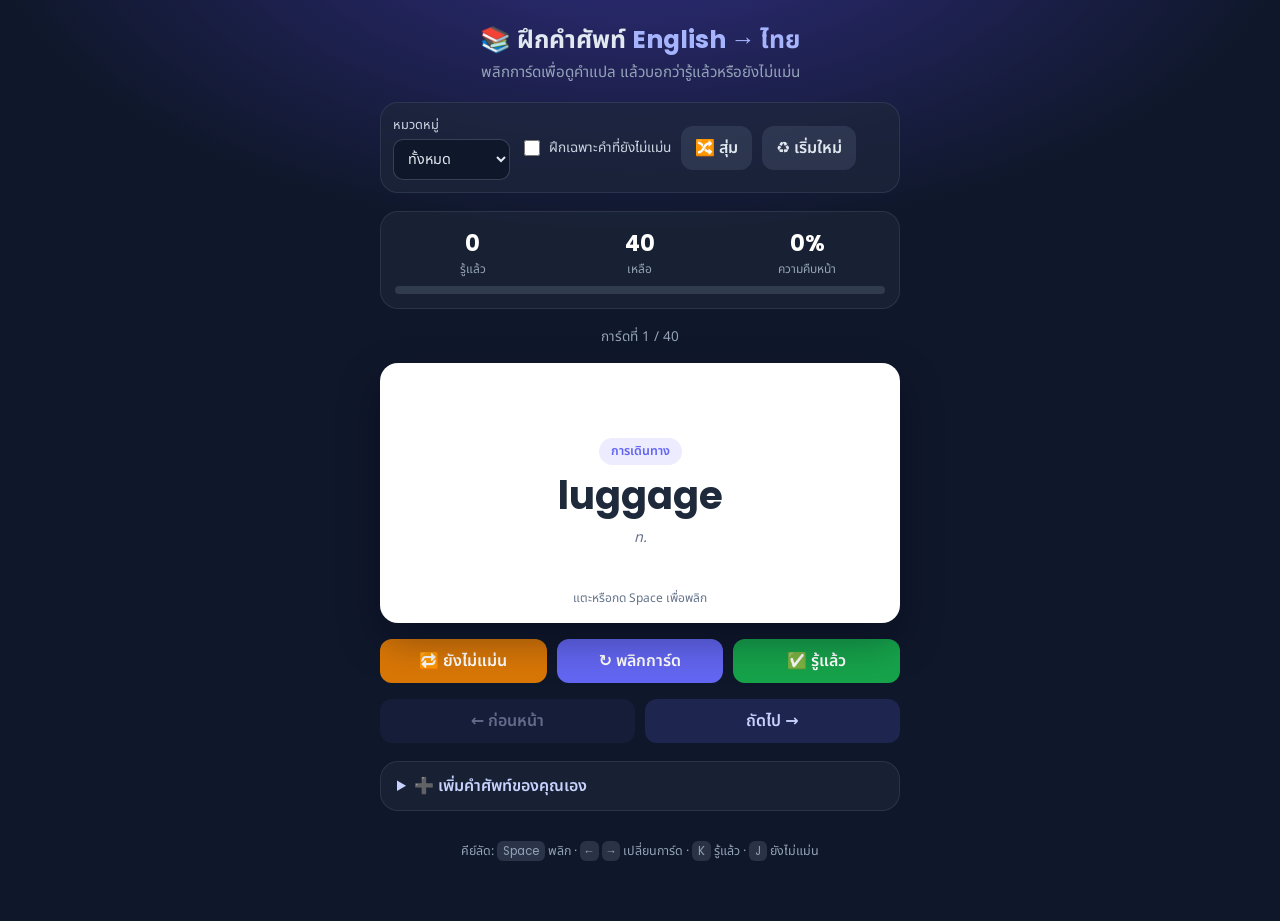
==== index.html @ 36b2715b "Add English→Thai vocabulary flashcard web app A dependency-free static web app for practicing vocabu" ====
<!DOCTYPE html>
<html lang="th">
<head>
  <meta charset="UTF-8" />
  <meta name="viewport" content="width=device-width, initial-scale=1.0" />
  <title>ฝึกคำศัพท์ English → ไทย | Vocab Flashcards</title>
  <link rel="preconnect" href="https://fonts.googleapis.com" />
  <link rel="preconnect" href="https://fonts.gstatic.com" crossorigin />
  <link href="https://fonts.googleapis.com/css2?family=Noto+Sans+Thai:wght@400;500;700&family=Poppins:wght@500;600;700&display=swap" rel="stylesheet" />
  <link rel="stylesheet" href="css/style.css" />
</head>
<body>
  <div class="app">
    <header class="app-header">
      <h1>📚 ฝึกคำศัพท์ <span class="accent">English → ไทย</span></h1>
      <p class="subtitle">พลิกการ์ดเพื่อดูคำแปล แล้วบอกว่ารู้แล้วหรือยังไม่แม่น</p>
    </header>

    <!-- Controls -->
    <section class="controls">
      <label class="control">
        <span>หมวดหมู่</span>
        <select id="categorySelect"></select>
      </label>
      <label class="control checkbox">
        <input type="checkbox" id="onlyUnknown" />
        <span>ฝึกเฉพาะคำที่ยังไม่แม่น</span>
      </label>
      <button id="shuffleBtn" class="btn btn-ghost" type="button">🔀 สุ่ม</button>
      <button id="resetBtn" class="btn btn-ghost" type="button">♻️ เริ่มใหม่</button>
    </section>

    <!-- Score panel -->
    <section class="scorebar" aria-live="polite">
      <div class="score-item"><span class="score-num" id="scoreKnown">0</span><span class="score-label">รู้แล้ว</span></div>
      <div class="score-item"><span class="score-num" id="scoreRemaining">0</span><span class="score-label">เหลือ</span></div>
      <div class="score-item"><span class="score-num" id="scorePercent">0%</span><span class="score-label">ความคืบหน้า</span></div>
      <div class="progress-track"><div class="progress-fill" id="progressFill"></div></div>
    </section>

    <!-- Flashcard -->
    <main class="card-area">
      <div class="card-counter" id="cardCounter">การ์ดที่ 0 / 0</div>

      <div class="flashcard" id="flashcard" tabindex="0" role="button" aria-label="พลิกการ์ด">
        <div class="flashcard-inner" id="flashcardInner">
          <div class="flashcard-face flashcard-front">
            <span class="card-category" id="frontCategory"></span>
            <span class="card-word" id="frontWord">—</span>
            <span class="card-pos" id="frontPos"></span>
            <span class="card-hint">แตะหรือกด Space เพื่อพลิก</span>
          </div>
          <div class="flashcard-face flashcard-back">
            <span class="card-meaning" id="backMeaning">—</span>
            <span class="card-example" id="backExample"></span>
          </div>
        </div>
      </div>

      <!-- Rating buttons (shown after flip) -->
      <div class="rating" id="ratingRow">
        <button id="dontKnowBtn" class="btn btn-warn" type="button">🔁 ยังไม่แม่น</button>
        <button id="flipBtn" class="btn btn-primary" type="button">↻ พลิกการ์ด</button>
        <button id="knowBtn" class="btn btn-good" type="button">✅ รู้แล้ว</button>
      </div>

      <!-- Navigation -->
      <div class="nav">
        <button id="prevBtn" class="btn btn-nav" type="button">← ก่อนหน้า</button>
        <button id="nextBtn" class="btn btn-nav" type="button">ถัดไป →</button>
      </div>

      <p class="empty-msg" id="emptyMsg" hidden>🎉 เก่งมาก! คุณจำคำในหมวดนี้ได้หมดแล้ว — กด “เริ่มใหม่” เพื่อฝึกอีกครั้ง</p>
    </main>

    <!-- Add your own word -->
    <section class="add-word">
      <details>
        <summary>➕ เพิ่มคำศัพท์ของคุณเอง</summary>
        <form id="addForm" class="add-form">
          <input type="text" id="addEn" placeholder="คำอังกฤษ (เช่น cat)" required />
          <input type="text" id="addTh" placeholder="คำแปลไทย (เช่น แมว)" required />
          <button class="btn btn-primary" type="submit">เพิ่ม</button>
        </form>
        <p class="add-note">คำที่เพิ่มจะถูกบันทึกไว้ในเครื่องของคุณ (localStorage)</p>
      </details>
    </section>

    <footer class="app-footer">
      <p>คีย์ลัด: <kbd>Space</kbd> พลิก · <kbd>←</kbd> <kbd>→</kbd> เปลี่ยนการ์ด · <kbd>K</kbd> รู้แล้ว · <kbd>J</kbd> ยังไม่แม่น</p>
    </footer>
  </div>

  <script src="js/words.js"></script>
  <script src="js/app.js"></script>
</body>
</html>
---- css/style.css ----
:root {
  --bg: #0f172a;
  --bg-soft: #1e293b;
  --card: #ffffff;
  --card-back: #4f46e5;
  --text: #1e293b;
  --muted: #64748b;
  --accent: #6366f1;
  --good: #16a34a;
  --good-soft: #dcfce7;
  --warn: #d97706;
  --warn-soft: #fef3c7;
  --radius: 18px;
  --shadow: 0 18px 40px rgba(2, 6, 23, 0.35);
  font-family: "Noto Sans Thai", "Sarabun", system-ui, -apple-system, sans-serif;
}

* { box-sizing: border-box; }

body {
  margin: 0;
  min-height: 100vh;
  background: radial-gradient(1200px 600px at 50% -10%, #312e81 0%, var(--bg) 55%);
  color: #e2e8f0;
  display: flex;
  justify-content: center;
  padding: 24px 16px 48px;
}

.app {
  width: 100%;
  max-width: 520px;
  display: flex;
  flex-direction: column;
  gap: 18px;
}

/* Header */
.app-header { text-align: center; }
.app-header h1 {
  font-size: 1.55rem;
  margin: 0 0 4px;
  line-height: 1.3;
}
.accent {
  font-family: "Poppins", "Noto Sans Thai", sans-serif;
  color: #a5b4fc;
}
.subtitle { margin: 0; color: #94a3b8; font-size: 0.95rem; }

/* Controls */
.controls {
  display: flex;
  flex-wrap: wrap;
  align-items: center;
  gap: 10px;
  background: rgba(30, 41, 59, 0.6);
  border: 1px solid rgba(148, 163, 184, 0.15);
  padding: 12px;
  border-radius: var(--radius);
}
.control { display: flex; flex-direction: column; gap: 4px; font-size: 0.8rem; color: #cbd5e1; }
.control.checkbox { flex-direction: row; align-items: center; gap: 6px; font-size: 0.85rem; cursor: pointer; }
.control select {
  background: #0f172a;
  color: #e2e8f0;
  border: 1px solid rgba(148, 163, 184, 0.3);
  border-radius: 10px;
  padding: 8px 10px;
  font: inherit;
  font-size: 0.9rem;
}
.control.checkbox input { width: 16px; height: 16px; accent-color: var(--accent); }

/* Buttons */
.btn {
  font: inherit;
  font-weight: 600;
  border: none;
  border-radius: 12px;
  padding: 10px 14px;
  cursor: pointer;
  transition: transform 0.08s ease, filter 0.15s ease, background 0.15s ease;
}
.btn:active { transform: translateY(1px) scale(0.98); }
.btn:disabled { opacity: 0.45; cursor: not-allowed; }
.btn-ghost { background: rgba(148, 163, 184, 0.15); color: #e2e8f0; }
.btn-ghost:hover:not(:disabled) { background: rgba(148, 163, 184, 0.28); }
.btn-primary { background: var(--accent); color: #fff; }
.btn-primary:hover:not(:disabled) { filter: brightness(1.08); }
.btn-good { background: var(--good); color: #fff; }
.btn-good:hover:not(:disabled) { filter: brightness(1.08); }
.btn-warn { background: var(--warn); color: #fff; }
.btn-warn:hover:not(:disabled) { filter: brightness(1.08); }
.btn-nav { background: rgba(99, 102, 241, 0.18); color: #c7d2fe; flex: 1; }
.btn-nav:hover:not(:disabled) { background: rgba(99, 102, 241, 0.3); }

/* Score bar */
.scorebar {
  display: grid;
  grid-template-columns: repeat(3, 1fr);
  gap: 8px 12px;
  background: rgba(30, 41, 59, 0.6);
  border: 1px solid rgba(148, 163, 184, 0.15);
  border-radius: var(--radius);
  padding: 14px;
}
.score-item { text-align: center; display: flex; flex-direction: column; }
.score-num { font-size: 1.4rem; font-weight: 700; color: #fff; font-family: "Poppins", sans-serif; }
.score-label { font-size: 0.75rem; color: #94a3b8; }
.progress-track {
  grid-column: 1 / -1;
  height: 8px;
  background: rgba(148, 163, 184, 0.2);
  border-radius: 99px;
  overflow: hidden;
}
.progress-fill {
  height: 100%;
  width: 0%;
  background: linear-gradient(90deg, #6366f1, #22c55e);
  border-radius: 99px;
  transition: width 0.3s ease;
}

/* Card area */
.card-area { display: flex; flex-direction: column; align-items: center; gap: 16px; }
.card-counter { font-size: 0.85rem; color: #94a3b8; }

.flashcard {
  width: 100%;
  height: 260px;
  perspective: 1200px;
  cursor: pointer;
  outline: none;
}
.flashcard:focus-visible .flashcard-inner { box-shadow: 0 0 0 3px #a5b4fc, var(--shadow); border-radius: var(--radius); }
.flashcard-inner {
  position: relative;
  width: 100%;
  height: 100%;
  transition: transform 0.55s cubic-bezier(0.4, 0.2, 0.2, 1);
  transform-style: preserve-3d;
}
.flashcard.flipped .flashcard-inner { transform: rotateY(180deg); }

.flashcard-face {
  position: absolute;
  inset: 0;
  backface-visibility: hidden;
  -webkit-backface-visibility: hidden;
  border-radius: var(--radius);
  box-shadow: var(--shadow);
  display: flex;
  flex-direction: column;
  align-items: center;
  justify-content: center;
  gap: 10px;
  padding: 24px;
  text-align: center;
}
.flashcard-front { background: var(--card); color: var(--text); }
.flashcard-back { background: linear-gradient(160deg, #6366f1, #4338ca); color: #fff; transform: rotateY(180deg); }

.card-category {
  font-size: 0.78rem;
  background: rgba(99, 102, 241, 0.12);
  color: var(--accent);
  padding: 4px 12px;
  border-radius: 99px;
  font-weight: 600;
}
.card-word {
  font-family: "Poppins", sans-serif;
  font-size: 2.4rem;
  font-weight: 700;
  line-height: 1.1;
  word-break: break-word;
}
.card-pos { font-size: 0.9rem; color: var(--muted); font-style: italic; }
.card-hint { position: absolute; bottom: 16px; font-size: 0.75rem; color: var(--muted); }
.card-meaning { font-size: 2rem; font-weight: 700; line-height: 1.25; word-break: break-word; }
.card-example { font-size: 0.95rem; color: #e0e7ff; max-width: 90%; line-height: 1.4; }

/* Rating + nav */
.rating { display: flex; gap: 10px; width: 100%; }
.rating .btn { flex: 1; }
.nav { display: flex; gap: 10px; width: 100%; }

.empty-msg {
  text-align: center;
  background: var(--good-soft);
  color: #166534;
  border-radius: var(--radius);
  padding: 18px;
  margin: 0;
  font-weight: 600;
}

/* Add word */
.add-word details {
  background: rgba(30, 41, 59, 0.6);
  border: 1px solid rgba(148, 163, 184, 0.15);
  border-radius: var(--radius);
  padding: 12px 16px;
}
.add-word summary { cursor: pointer; font-weight: 600; color: #c7d2fe; }
.add-form { display: flex; flex-wrap: wrap; gap: 8px; margin-top: 12px; }
.add-form input {
  flex: 1 1 140px;
  background: #0f172a;
  color: #e2e8f0;
  border: 1px solid rgba(148, 163, 184, 0.3);
  border-radius: 10px;
  padding: 10px;
  font: inherit;
}
.add-note { font-size: 0.75rem; color: #94a3b8; margin: 8px 0 0; }

/* Footer */
.app-footer { text-align: center; font-size: 0.78rem; color: #94a3b8; }
kbd {
  background: rgba(148, 163, 184, 0.2);
  border-radius: 6px;
  padding: 2px 6px;
  font-family: "Poppins", monospace;
  font-size: 0.72rem;
}

@media (max-width: 420px) {
  .card-word { font-size: 2rem; }
  .card-meaning { font-size: 1.7rem; }
  .flashcard { height: 240px; }
}
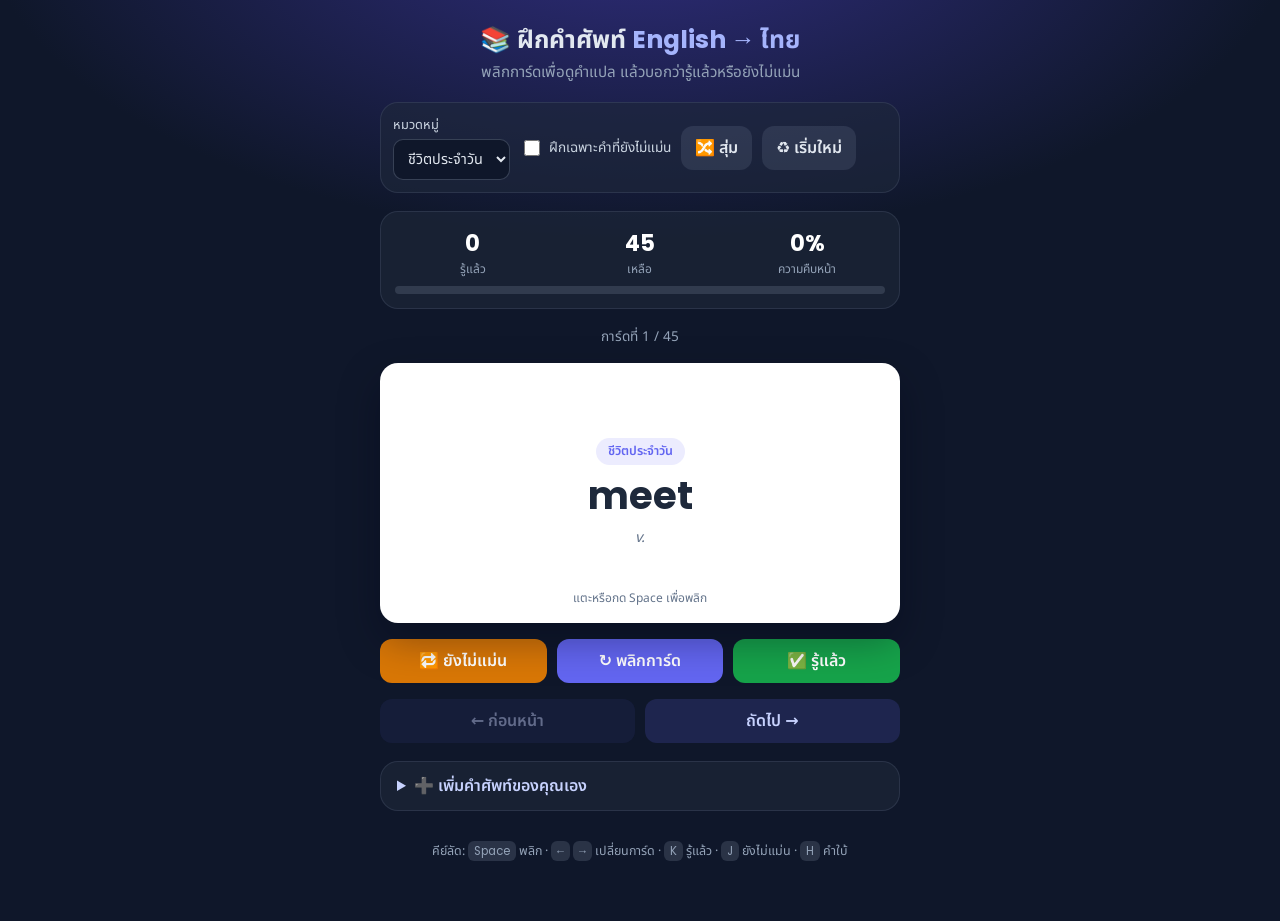
==== commit ff5196e0: "Add synonym memory aid for uncertain words - New js/synonyms.js: English synonym lookup for ~240 har" ====
--- a/index.html
+++ b/index.html
@@ -48,10 +48,13 @@
             <span class="card-category" id="frontCategory"></span>
             <span class="card-word" id="frontWord">—</span>
             <span class="card-pos" id="frontPos"></span>
+            <button type="button" class="syn-hint-btn" id="synHintBtn" hidden>💡 คำใบ้ (synonym)</button>
+            <span class="syn-hint-text" id="synHintText" hidden></span>
             <span class="card-hint">แตะหรือกด Space เพื่อพลิก</span>
           </div>
           <div class="flashcard-face flashcard-back">
             <span class="card-meaning" id="backMeaning">—</span>
+            <span class="card-syn" id="backSyn" hidden></span>
             <span class="card-example" id="backExample"></span>
           </div>
         </div>
@@ -87,11 +90,12 @@
     </section>
 
     <footer class="app-footer">
-      <p>คีย์ลัด: <kbd>Space</kbd> พลิก · <kbd>←</kbd> <kbd>→</kbd> เปลี่ยนการ์ด · <kbd>K</kbd> รู้แล้ว · <kbd>J</kbd> ยังไม่แม่น</p>
+      <p>คีย์ลัด: <kbd>Space</kbd> พลิก · <kbd>←</kbd> <kbd>→</kbd> เปลี่ยนการ์ด · <kbd>K</kbd> รู้แล้ว · <kbd>J</kbd> ยังไม่แม่น · <kbd>H</kbd> คำใบ้</p>
     </footer>
   </div>
 
   <script src="js/words.js"></script>
+  <script src="js/synonyms.js"></script>
   <script src="js/app.js"></script>
 </body>
 </html>
--- a/css/style.css
+++ b/css/style.css
@@ -182,6 +182,39 @@
 .card-meaning { font-size: 2rem; font-weight: 700; line-height: 1.25; word-break: break-word; }
 .card-example { font-size: 0.95rem; color: #e0e7ff; max-width: 90%; line-height: 1.4; }
 
+/* Synonym memory aid */
+.syn-hint-btn {
+  font: inherit;
+  font-size: 0.8rem;
+  font-weight: 600;
+  color: var(--accent);
+  background: rgba(99, 102, 241, 0.1);
+  border: 1px solid rgba(99, 102, 241, 0.35);
+  border-radius: 99px;
+  padding: 5px 14px;
+  cursor: pointer;
+  transition: background 0.15s ease;
+}
+.syn-hint-btn:hover { background: rgba(99, 102, 241, 0.2); }
+.syn-hint-text {
+  font-size: 1rem;
+  font-weight: 600;
+  color: var(--accent);
+  background: rgba(99, 102, 241, 0.1);
+  border-radius: 10px;
+  padding: 6px 14px;
+  max-width: 90%;
+}
+.card-syn {
+  font-size: 1rem;
+  font-weight: 600;
+  color: #c7d2fe;
+  background: rgba(255, 255, 255, 0.12);
+  border-radius: 10px;
+  padding: 4px 12px;
+}
+[hidden] { display: none !important; }
+
 /* Rating + nav */
 .rating { display: flex; gap: 10px; width: 100%; }
 .rating .btn { flex: 1; }
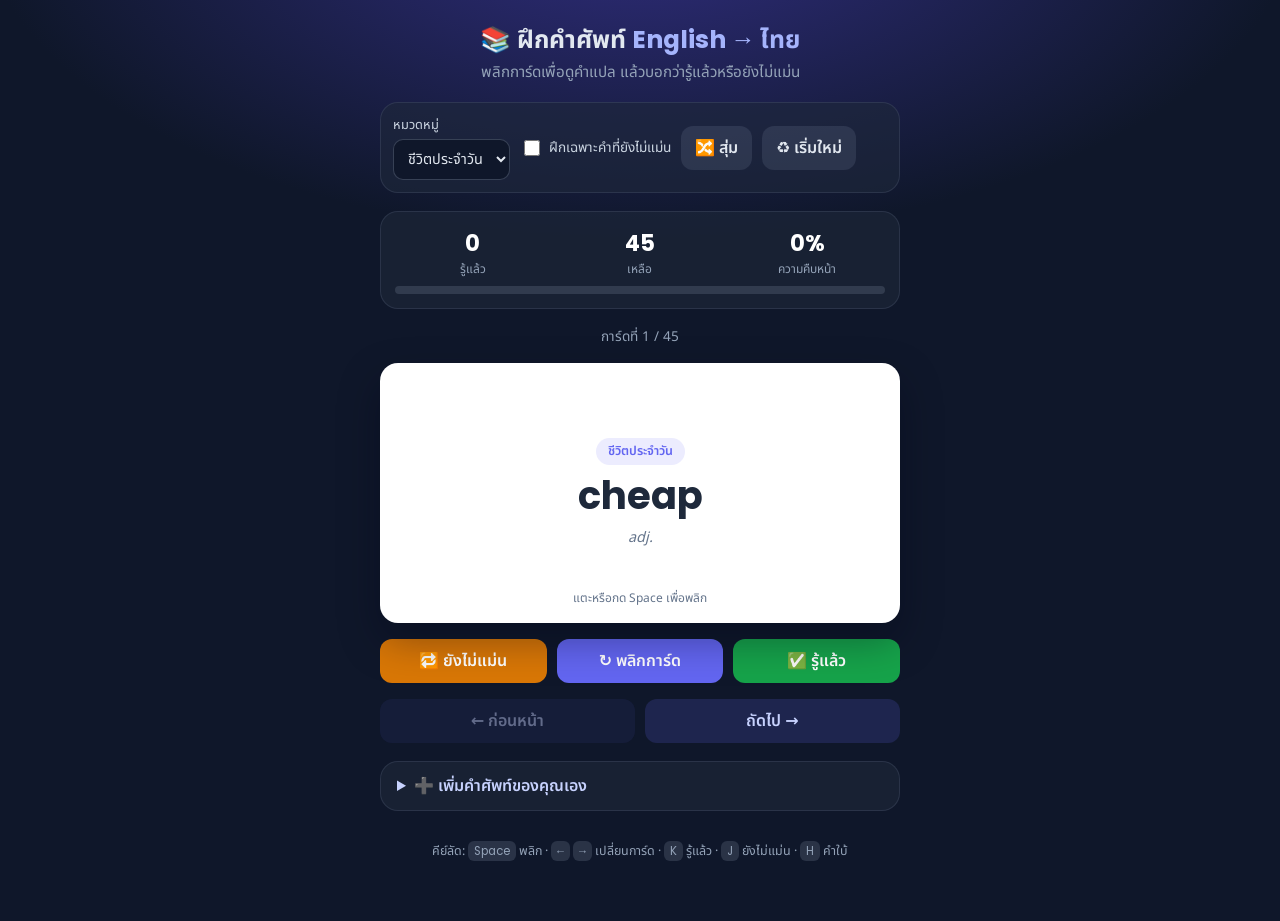
==== commit d07ebc44: "Add word-family forms, ordered category menu, and idioms - New js/wordforms.js: noun/verb/adjective/" ====
--- a/index.html
+++ b/index.html
@@ -55,6 +55,7 @@
           <div class="flashcard-face flashcard-back">
             <span class="card-meaning" id="backMeaning">—</span>
             <span class="card-syn" id="backSyn" hidden></span>
+            <span class="card-forms" id="backForms" hidden></span>
             <span class="card-example" id="backExample"></span>
           </div>
         </div>
@@ -96,6 +97,7 @@
 
   <script src="js/words.js"></script>
   <script src="js/synonyms.js"></script>
+  <script src="js/wordforms.js"></script>
   <script src="js/app.js"></script>
 </body>
 </html>
--- a/css/style.css
+++ b/css/style.css
@@ -160,7 +160,13 @@
   text-align: center;
 }
 .flashcard-front { background: var(--card); color: var(--text); }
-.flashcard-back { background: linear-gradient(160deg, #6366f1, #4338ca); color: #fff; transform: rotateY(180deg); }
+.flashcard-back {
+  background: linear-gradient(160deg, #6366f1, #4338ca);
+  color: #fff;
+  transform: rotateY(180deg);
+  gap: 8px;
+  overflow-y: auto;
+}
 
 .card-category {
   font-size: 0.78rem;
@@ -212,6 +218,15 @@
   background: rgba(255, 255, 255, 0.12);
   border-radius: 10px;
   padding: 4px 12px;
+}
+.card-forms {
+  font-size: 0.82rem;
+  line-height: 1.5;
+  color: #e0e7ff;
+  background: rgba(255, 255, 255, 0.1);
+  border-radius: 10px;
+  padding: 6px 12px;
+  max-width: 95%;
 }
 [hidden] { display: none !important; }
 
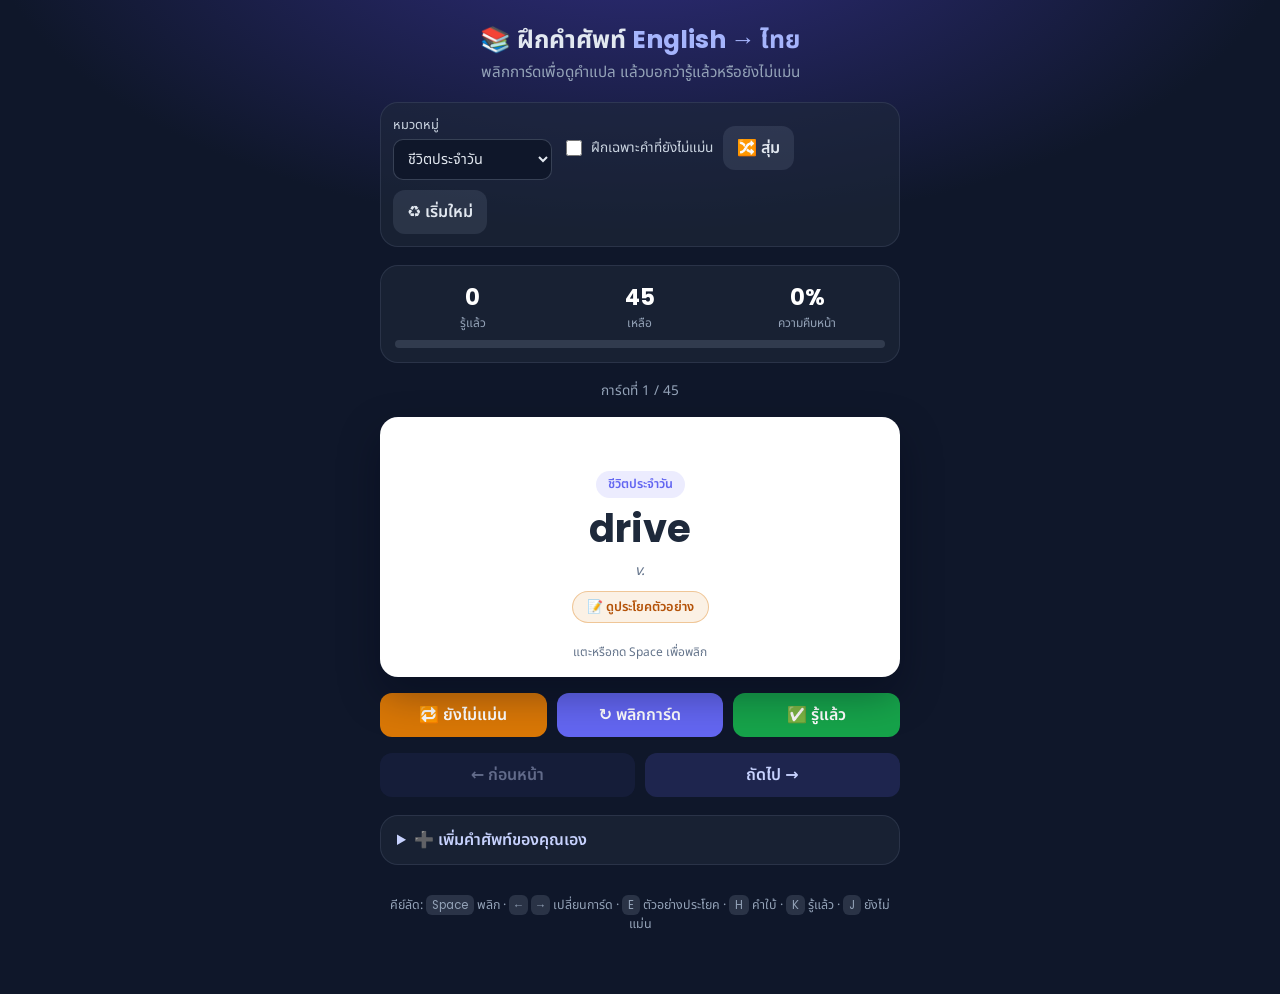
==== commit c74a536a: "Add example-sentences-first (guess from context) to vocab app Before revealing the Thai answer, lear" ====
--- a/index.html
+++ b/index.html
@@ -48,6 +48,8 @@
             <span class="card-category" id="frontCategory"></span>
             <span class="card-word" id="frontWord">—</span>
             <span class="card-pos" id="frontPos"></span>
+            <div class="card-examples" id="frontExamples" hidden></div>
+            <button type="button" class="ex-btn" id="exBtn" hidden>📝 ดูประโยคตัวอย่าง</button>
             <button type="button" class="syn-hint-btn" id="synHintBtn" hidden>💡 คำใบ้ (synonym)</button>
             <span class="syn-hint-text" id="synHintText" hidden></span>
             <span class="card-hint">แตะหรือกด Space เพื่อพลิก</span>
@@ -91,13 +93,14 @@
     </section>
 
     <footer class="app-footer">
-      <p>คีย์ลัด: <kbd>Space</kbd> พลิก · <kbd>←</kbd> <kbd>→</kbd> เปลี่ยนการ์ด · <kbd>K</kbd> รู้แล้ว · <kbd>J</kbd> ยังไม่แม่น · <kbd>H</kbd> คำใบ้</p>
+      <p>คีย์ลัด: <kbd>Space</kbd> พลิก · <kbd>←</kbd> <kbd>→</kbd> เปลี่ยนการ์ด · <kbd>E</kbd> ตัวอย่างประโยค · <kbd>H</kbd> คำใบ้ · <kbd>K</kbd> รู้แล้ว · <kbd>J</kbd> ยังไม่แม่น</p>
     </footer>
   </div>
 
   <script src="js/words.js"></script>
   <script src="js/synonyms.js"></script>
   <script src="js/wordforms.js"></script>
+  <script src="js/examples.js"></script>
   <script src="js/app.js"></script>
 </body>
 </html>
--- a/css/style.css
+++ b/css/style.css
@@ -159,7 +159,7 @@
   padding: 24px;
   text-align: center;
 }
-.flashcard-front { background: var(--card); color: var(--text); }
+.flashcard-front { background: var(--card); color: var(--text); overflow-y: auto; }
 .flashcard-back {
   background: linear-gradient(160deg, #6366f1, #4338ca);
   color: #fff;
@@ -187,6 +187,38 @@
 .card-hint { position: absolute; bottom: 16px; font-size: 0.75rem; color: var(--muted); }
 .card-meaning { font-size: 2rem; font-weight: 700; line-height: 1.25; word-break: break-word; }
 .card-example { font-size: 0.95rem; color: #e0e7ff; max-width: 90%; line-height: 1.4; }
+
+/* Example sentences (guess from context) */
+.ex-btn {
+  font: inherit;
+  font-size: 0.8rem;
+  font-weight: 600;
+  color: #b45309;
+  background: rgba(217, 119, 6, 0.1);
+  border: 1px solid rgba(217, 119, 6, 0.35);
+  border-radius: 99px;
+  padding: 5px 14px;
+  cursor: pointer;
+  transition: background 0.15s ease;
+}
+.ex-btn:hover { background: rgba(217, 119, 6, 0.2); }
+.card-examples {
+  display: flex;
+  flex-direction: column;
+  gap: 6px;
+  max-width: 95%;
+}
+.ex-sentence {
+  font-size: 0.92rem;
+  line-height: 1.4;
+  color: var(--text);
+  background: #f1f5f9;
+  border-left: 3px solid var(--accent);
+  border-radius: 8px;
+  padding: 7px 11px;
+  text-align: left;
+}
+.ex-sentence b { color: var(--accent); }
 
 /* Synonym memory aid */
 .syn-hint-btn {
